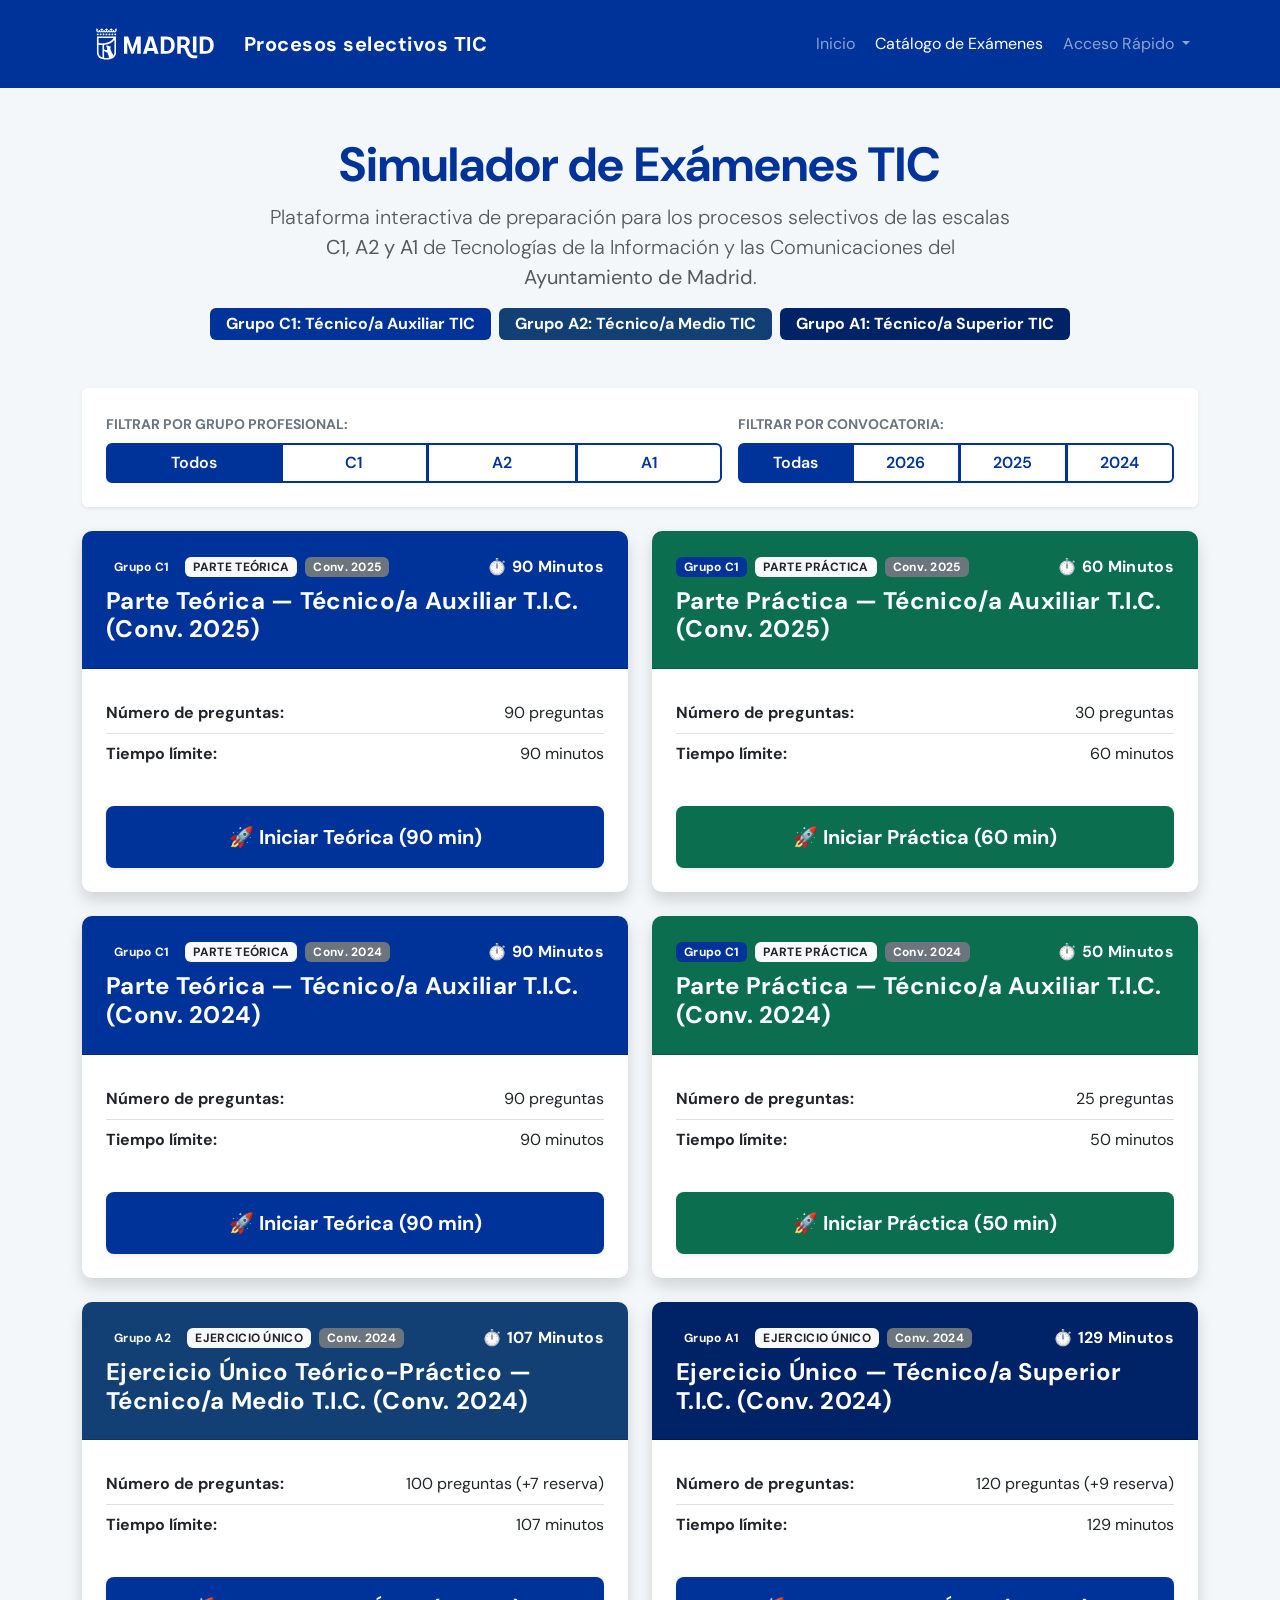
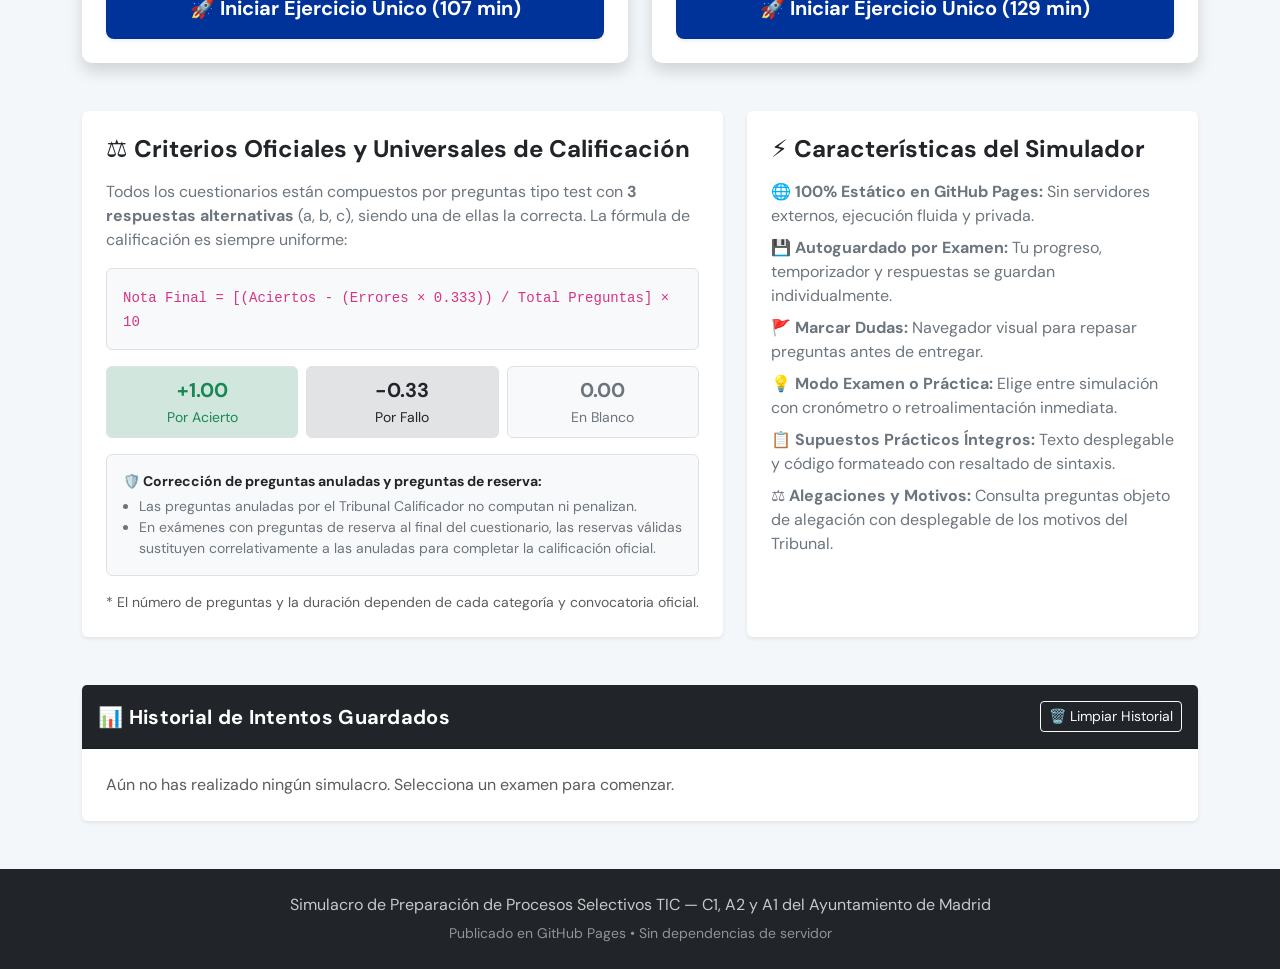
==== simulador-test-tic-madrid/index.html @ a031f528 "Version mayor con todos los examenes de otros años y categorias" ====
<!DOCTYPE html>
<html lang="es">
<head>
    <meta charset="UTF-8">
    <meta name="viewport" content="width=device-width, initial-scale=1.0">
    <title>Simulador de Exámenes TIC — Ayuntamiento de Madrid (C1, A2, A1)</title>
    <link rel="icon" href="../assets/favicon.ico" type="image/x-icon">
    <link href="https://fonts.googleapis.com/css2?family=DM+Sans:wght@300;400;500;700&display=swap" rel="stylesheet">
    <link rel="stylesheet" href="https://cdn.jsdelivr.net/npm/bootstrap-icons@1.13.1/font/bootstrap-icons.min.css">
    <link href="https://cdn.jsdelivr.net/npm/bootstrap@5.3.8/dist/css/bootstrap.min.css" rel="stylesheet"
        integrity="sha384-sRIl4kxILFvY47J16cr9ZwB07vP4J8+LH7qKQnuqkuIAvNWLzeN8tE5YBujZqJLB" crossorigin="anonymous">
    <link rel="stylesheet" href="css/styles.css">
    <script async src="../js/siteanalyze_6277594.js"></script>
</head>
<body>
    <a class="skip-link" href="#main-content">Saltar al contenido principal</a>

    <!-- Header Navbar -->
    <header class="banda">
        <nav class="navbar navbar-expand-lg navbar-dark" aria-label="Navegación principal">
            <div class="container">
                <a href="../index.html" class="d-flex align-items-center text-decoration-none" aria-label="Ir a la página principal de Procesos Selectivos TIC">
                    <img src="../assets/img/firma.svg" alt="Ayuntamiento de Madrid" class="marca__logo me-3">
                </a>
                <a class="navbar-brand" href="index.html">
                    Procesos selectivos TIC
                </a>
                <button class="navbar-toggler" type="button" data-bs-toggle="collapse" data-bs-target="#menu"
                    aria-controls="menu" aria-expanded="false" aria-label="Abrir menú de navegación">
                    <span class="navbar-toggler-icon"></span>
                </button>

                <div class="collapse navbar-collapse" id="menu">
                    <ul class="navbar-nav ms-auto align-items-lg-center gap-1">
                        <li class="nav-item"><a class="nav-link" href="../index.html">Inicio</a></li>
                        <li class="nav-item"><a class="nav-link active" href="index.html" aria-current="page">Catálogo de Exámenes</a></li>
                        <li class="nav-item dropdown">
                            <a class="nav-link dropdown-toggle" href="#" id="quickAccessDropdown" role="button" data-bs-toggle="dropdown" aria-expanded="false">
                                Acceso Rápido
                            </a>
                            <ul class="dropdown-menu dropdown-menu-end shadow-sm" id="quick-access-menu" aria-labelledby="quickAccessDropdown">
                                <!-- Generado dinámicamente desde exam-registry.js -->
                            </ul>
                        </li>
                    </ul>
                </div>
            </div>
        </nav>
    </header>

    <main id="main-content" class="container my-5" tabindex="-1">
        <!-- Hero Section -->
        <div class="text-center mb-5">
            <h1 class="fw-bold titulo-corporativo display-5">Simulador de Exámenes TIC</h1>
            <p class="lead text-muted max-w-750 mx-auto">
                Plataforma interactiva de preparación para los procesos selectivos de las escalas <strong>C1, A2 y A1</strong> de Tecnologías de la Información y las Comunicaciones del <strong>Ayuntamiento de Madrid</strong>.
            </p>
            <div class="d-flex justify-content-center gap-2 flex-wrap mt-3">
                <span class="badge badge-grupo-c1 fs-6 px-3 py-2">Grupo C1: Técnico/a Auxiliar TIC</span>
                <span class="badge badge-grupo-a2 fs-6 px-3 py-2">Grupo A2: Técnico/a Medio TIC</span>
                <span class="badge badge-grupo-a1 fs-6 px-3 py-2">Grupo A1: Técnico/a Superior TIC</span>
            </div>
        </div>

        <!-- Filter Controls -->
        <div class="card border-0 shadow-sm mb-4 filter-panel">
            <div class="card-body p-4">
                <div class="row g-3 align-items-center">
                    <div class="col-md-7 col-sm-12">
                        <label class="form-label fw-bold text-secondary small text-uppercase mb-2">Filtrar por Grupo Profesional:</label>
                        <div class="btn-group w-100 flex-wrap" role="group" aria-label="Filtro por grupo">
                            <button type="button" class="btn btn-outline-azul-madrid btn-filter-grupo active" data-grupo="all">Todos</button>
                            <button type="button" class="btn btn-outline-azul-madrid btn-filter-grupo" data-grupo="C1">C1</button>
                            <button type="button" class="btn btn-outline-azul-madrid btn-filter-grupo" data-grupo="A2">A2</button>
                            <button type="button" class="btn btn-outline-azul-madrid btn-filter-grupo" data-grupo="A1">A1</button>
                        </div>
                    </div>
                    <div class="col-md-5 col-sm-12">
                        <label class="form-label fw-bold text-secondary small text-uppercase mb-2">Filtrar por Convocatoria:</label>
                        <div class="btn-group w-100 flex-wrap" role="group" aria-label="Filtro por convocatoria">
                            <button type="button" class="btn btn-outline-azul-madrid btn-filter-convocatoria active" data-convocatoria="all">Todas</button>
                            <button type="button" class="btn btn-outline-azul-madrid btn-filter-convocatoria" data-convocatoria="2026">2026</button>
                            <button type="button" class="btn btn-outline-azul-madrid btn-filter-convocatoria" data-convocatoria="2025">2025</button>
                            <button type="button" class="btn btn-outline-azul-madrid btn-filter-convocatoria" data-convocatoria="2024">2024</button>
                        </div>
                    </div>
                </div>
            </div>
        </div>

        <!-- Exam Cards Grid -->
        <div id="exams-container" class="row g-4 mb-5">
            <!-- Rendered dynamically by JavaScript -->
        </div>

        <!-- Scoring Rules & Features Info -->
        <div class="row g-4 mb-5">
            <div class="col-lg-7">
                <div class="card border-0 shadow-sm h-100">
                    <div class="card-body p-4">
                        <h4 class="fw-bold text-dark mb-3">⚖️ Criterios Oficiales y Universales de Calificación</h4>
                        <p class="text-secondary">
                            Todos los cuestionarios están compuestos por preguntas tipo test con <strong>3 respuestas alternativas</strong> (a, b, c), siendo una de ellas la correcta. La fórmula de calificación es siempre uniforme:
                        </p>
                        <div class="p-3 bg-light rounded border mb-3">
                            <code>Nota Final = [(Aciertos - (Errores × 0.333)) / Total Preguntas] × 10</code>
                        </div>
                        <div class="row text-center g-2 mb-3">
                            <div class="col-4">
                                <div class="p-2 border rounded bg-success-subtle text-success">
                                    <div class="fw-bold fs-5">+1.00</div>
                                    <small>Por Acierto</small>
                                </div>
                            </div>
                            <div class="col-4">
                                <div class="p-2 border rounded bg-secondary-subtle text-dark">
                                    <div class="fw-bold fs-5">-0.33</div>
                                    <small>Por Fallo</small>
                                </div>
                            </div>
                            <div class="col-4">
                                <div class="p-2 border rounded bg-light text-secondary">
                                    <div class="fw-bold fs-5">0.00</div>
                                    <small>En Blanco</small>
                                </div>
                            </div>
                        </div>
                        <div class="p-3 bg-light rounded border mb-3 small text-secondary">
                            <strong class="text-dark">🛡️ Corrección de preguntas anuladas y preguntas de reserva:</strong>
                            <ul class="mb-0 ps-3 mt-1">
                                <li>Las preguntas anuladas por el Tribunal Calificador no computan ni penalizan.</li>
                                <li>En exámenes con preguntas de reserva al final del cuestionario, las reservas válidas sustituyen correlativamente a las anuladas para completar la calificación oficial.</li>
                            </ul>
                        </div>
                        <small class="text-muted d-block">
                            * El número de preguntas y la duración dependen de cada categoría y convocatoria oficial.
                        </small>
                    </div>
                </div>
            </div>

            <div class="col-lg-5">
                <div class="card border-0 shadow-sm h-100">
                    <div class="card-body p-4">
                        <h4 class="fw-bold text-dark mb-3">⚡ Características del Simulador</h4>
                        <ul class="list-unstyled text-secondary mb-0">
                            <li class="mb-2">🌐 <strong>100% Estático en GitHub Pages:</strong> Sin servidores externos, ejecución fluida y privada.</li>
                            <li class="mb-2">💾 <strong>Autoguardado por Examen:</strong> Tu progreso, temporizador y respuestas se guardan individualmente.</li>
                            <li class="mb-2">🚩 <strong>Marcar Dudas:</strong> Navegador visual para repasar preguntas antes de entregar.</li>
                            <li class="mb-2">💡 <strong>Modo Examen o Práctica:</strong> Elige entre simulación con cronómetro o retroalimentación inmediata.</li>
                            <li class="mb-2">📋 <strong>Supuestos Prácticos Íntegros:</strong> Texto desplegable y código formateado con resaltado de sintaxis.</li>
                            <li class="mb-2">⚖️ <strong>Alegaciones y Motivos:</strong> Consulta preguntas objeto de alegación con desplegable de los motivos del Tribunal.</li>
                        </ul>
                    </div>
                </div>
            </div>
        </div>

        <!-- History Section -->
        <div class="card border-0 shadow-sm">
            <div class="card-header bg-dark text-white p-3 d-flex justify-content-between align-items-center flex-wrap gap-2">
                <h5 class="mb-0 fw-bold">📊 Historial de Intentos Guardados</h5>
                <button class="btn btn-sm btn-outline-light" onclick="clearHistory()">🗑️ Limpiar Historial</button>
            </div>
            <div class="card-body p-4">
                <div id="history-container">
                    <p class="text-muted mb-0">Aún no has realizado ningún simulacro. Selecciona un examen para comenzar.</p>
                </div>
            </div>
        </div>
    </main>

    <!-- Footer -->
    <footer class="bg-dark text-white py-4 mt-5">
        <div class="container text-center">
            <p class="mb-1 opacity-75">Simulacro de Preparación de Procesos Selectivos TIC — C1, A2 y A1 del Ayuntamiento de Madrid</p>
            <small class="opacity-50">Publicado en GitHub Pages • Sin dependencias de servidor</small>
        </div>
    </footer>

    <!-- Scripts -->
    <script src="https://cdn.jsdelivr.net/npm/bootstrap@5.3.8/dist/js/bootstrap.bundle.min.js"
        integrity="sha384-FKyoEForCGlyvwx9Hj09JcYn3nv7wiPVlz7YYwJrWVcXK/BmnVDxM+D2scQbITxI"
        crossorigin="anonymous"></script>
    <script src="js/exam-registry.js"></script>
    <script>
        let currentGrupo = 'all';
        let currentConvocatoria = 'all';

        function renderQuickAccess() {
            const menu = document.getElementById('quick-access-menu');
            if (!menu || !window.EXAM_REGISTRY) return;

            const exams = window.EXAM_REGISTRY.getAllExams
                ? window.EXAM_REGISTRY.getAllExams()
                : (window.EXAM_REGISTRY.catalog || []);
            if (!exams || exams.length === 0) return;

            const grupos = window.EXAM_REGISTRY.getGrupos
                ? window.EXAM_REGISTRY.getGrupos()
                : Array.from(new Set(exams.map(e => e.grupo)));

            let html = '';
            grupos.forEach((grupo, idx) => {
                const grupoExams = exams.filter(e => e.grupo === grupo);
                if (grupoExams.length === 0) return;

                if (idx > 0) {
                    html += '<li><hr class="dropdown-divider"></li>';
                }
                html += `<li><h6 class="dropdown-header">Grupo ${grupo}</h6></li>`;

                grupoExams.forEach(exam => {
                    const tipoLabel = exam.tipo === 'unico'
                        ? 'Ejercicio Único'
                        : (exam.tipo === 'practica' ? 'Práctica' : 'Teórica');
                    const label = `${exam.grupo} ${exam.convocatoria} — ${tipoLabel} (${exam.timeMinutes} min)`;
                    html += `<li><a class="dropdown-item" href="examen.html?id=${exam.id}" target="_blank" rel="noopener noreferrer">${label}</a></li>`;
                });
            });

            menu.innerHTML = html;
        }

        function renderExams() {
            const container = document.getElementById('exams-container');
            if (!container || !window.EXAM_REGISTRY) return;

            const exams = window.EXAM_REGISTRY.filterExams(currentGrupo, currentConvocatoria);

            if (exams.length === 0) {
                container.innerHTML = `
                    <div class="col-12 text-center py-5">
                        <div class="alert alert-warning p-4">
                            <h5>No se encontraron exámenes</h5>
                            <p class="mb-0">No hay exámenes disponibles con los filtros seleccionados. Prueba a cambiar el grupo, convocatoria o formato.</p>
                        </div>
                    </div>
                `;
                return;
            }

            let html = '';
            exams.forEach(exam => {
                const grupoBadgeClass = exam.grupo === 'A1' ? 'badge-grupo-a1' : (exam.grupo === 'A2' ? 'badge-grupo-a2' : 'badge-grupo-c1');
                const tipoBadge = exam.tipo === 'unico' ? 'EJERCICIO ÚNICO' : (exam.tipo === 'practica' ? 'PARTE PRÁCTICA' : 'PARTE TEÓRICA');
                const headerBgClass = exam.tipo === 'practica' ? 'bg-verde-madrid' : (exam.grupo === 'A1' ? 'bg-azul-madrid-oscuro' : (exam.grupo === 'A2' ? 'bg-azul-noche' : 'bg-azul-madrid'));

                html += `
                    <div class="col-lg-6 col-md-12">
                        <div class="card h-100 shadow border-0 hover-shadow transition exam-card">
                            <div class="card-header ${headerBgClass} text-white p-4">
                                <div class="d-flex justify-content-between align-items-center flex-wrap gap-2 mb-2">
                                    <div class="d-flex gap-2 align-items-center flex-wrap">
                                        <span class="badge ${grupoBadgeClass} fw-bold px-2 py-1">Grupo ${exam.grupo}</span>
                                        <span class="badge bg-light text-dark fw-bold px-2 py-1">${tipoBadge}</span>
                                        <span class="badge bg-secondary px-2 py-1">Conv. ${exam.convocatoria}</span>
                                    </div>
                                    <span class="fs-6 fw-bold">⏱️ ${exam.timeMinutes} Minutos</span>
                                </div>
                                <h2 class="card-title h4 fw-bold mt-2 mb-0">${exam.title}</h2>
                            </div>
                            <div class="card-body p-4 d-flex flex-column">
                                <ul class="list-group list-group-flush mb-4">
                                    <li class="list-group-item px-0 d-flex justify-content-between">
                                        <strong>Número de preguntas:</strong>
                                        <span>${exam.totalQuestions} preguntas${exam.reserveQuestions ? ` (+${exam.reserveQuestions} reserva)` : ''}</span>
                                    </li>
                                    <li class="list-group-item px-0 d-flex justify-content-between">
                                        <strong>Tiempo límite:</strong>
                                        <span>${exam.timeMinutes} minutos</span>
                                    </li>
                                </ul>
                                <div class="mt-auto pt-2">
                                    <a href="examen.html?id=${exam.id}" target="_blank" rel="noopener noreferrer" class="btn ${exam.tipo === 'practica' ? 'btn-verde-madrid' : 'btn-azul-madrid'} btn-lg w-100 fw-bold py-3 shadow-sm d-flex justify-content-center align-items-center gap-2">
                                        <span>🚀 Iniciar ${exam.tipo === 'practica' ? 'Práctica' : (exam.tipo === 'unico' ? 'Ejercicio Único' : 'Teórica')} (${exam.timeMinutes} min)</span>
                                    </a>
                                </div>
                            </div>
                        </div>
                    </div>
                `;
            });

            container.innerHTML = html;
        }

        function loadHistory() {
            const history = JSON.parse(localStorage.getItem('tic_madrid_history') || '[]');
            const container = document.getElementById('history-container');
            if (history.length === 0) {
                container.innerHTML = '<p class="text-muted mb-0">Aún no has realizado ningún simulacro. Selecciona un examen para comenzar.</p>';
                return;
            }

            let html = '<div class="table-responsive"><table class="table table-hover align-middle"><thead><tr><th>Fecha</th><th>Grupo</th><th>Convocatoria</th><th>Examen</th><th>Nota (0-10)</th><th>Aciertos</th><th>Fallos</th><th>Blancos</th><th>Acción</th></tr></thead><tbody>';
            
            history.forEach(item => {
                const grupo = item.grupo || 'C1';
                const conv = item.convocatoria || '2025';
                const examId = item.examId || (item.examType === 'practica' ? 'c1-2025-practica' : 'c1-2025-teorica');
                const badgeClass = grupo === 'A1' ? 'badge-grupo-a1' : (grupo === 'A2' ? 'badge-grupo-a2' : 'badge-grupo-c1');

                html += `
                    <tr>
                        <td><small class="text-muted">${item.date}</small></td>
                        <td><span class="badge ${badgeClass}">Grupo ${grupo}</span></td>
                        <td>
                            <span class="badge bg-secondary">${conv}</span>
                        </td>
                        <td><strong>${item.title}</strong></td>
                        <td><strong class="fs-5 ${parseFloat(item.grade) >= 5 ? 'text-success' : 'text-secondary'}">${item.grade} / 10</strong></td>
                        <td class="text-success fw-bold">${item.correct}</td>
                        <td class="text-secondary fw-bold">${item.incorrect}</td>
                        <td class="text-secondary">${item.blank}</td>
                        <td>
                            <a href="examen.html?id=${examId}" target="_blank" rel="noopener noreferrer" class="btn btn-sm btn-outline-azul-madrid fw-bold">Repetir</a>
                        </td>
                    </tr>
                `;
            });
            html += '</tbody></table></div>';
            container.innerHTML = html;
        }

        function clearHistory() {
            if (confirm('¿Deseas borrar el historial de intentos de todos los exámenes?')) {
                localStorage.removeItem('tic_madrid_history');
                loadHistory();
            }
        }

        document.addEventListener('DOMContentLoaded', () => {
            renderQuickAccess();
            renderExams();
            loadHistory();

            // Grupo filter buttons
            document.querySelectorAll('.btn-filter-grupo').forEach(btn => {
                btn.addEventListener('click', (e) => {
                    document.querySelectorAll('.btn-filter-grupo').forEach(b => b.classList.remove('active'));
                    e.currentTarget.classList.add('active');
                    currentGrupo = e.currentTarget.dataset.grupo;
                    renderExams();
                });
            });

            // Convocatoria filter buttons
            document.querySelectorAll('.btn-filter-convocatoria').forEach(btn => {
                btn.addEventListener('click', (e) => {
                    document.querySelectorAll('.btn-filter-convocatoria').forEach(b => b.classList.remove('active'));
                    e.currentTarget.classList.add('active');
                    currentConvocatoria = e.currentTarget.dataset.convocatoria;
                    renderExams();
                });
            });
        });
    </script>
</body>
</html>
---- simulador-test-tic-madrid/css/styles.css ----
:root {
    /* Paleta Institucional Ayuntamiento de Madrid (www.madrid.es / identidad.madrid.es) */
    --azul-madrid: #003399;           /* Pantone Reflex Blue - Color institucional principal */
    --azul-madrid-oscuro: #002266;    /* Azul Marino Profundo (A1 / Hover primario) */
    --azul-madrid-medio: #0055b8;     /* Azul Medio Corporativo */
    --azul-madrid-acento: #0077c8;    /* Azul Acento / Selección */
    --azul-noche: #134074;            /* Azul Noche Institucional (A2) */
    --gris-madrid: #5A6770;           /* Pantone Cool Gray 9 - Gris institucional */
    --gris-madrid-oscuro: #374151;    /* Gris Plomo Oscuro */
    --gris-madrid-claro: #e9eff5;     /* Gris Perla / Fondos suaves */
    --verde-madrid: #0B6E4F;          /* Pantone 341 C - Verde institucional (Aciertos / Práctica) */
    --verde-madrid-oscuro: #085039;   /* Verde Oscuro Hover */
    --bg-light: #f4f7f9;              /* Fondo de página institucional */

    /* Colores Suaves y Accesibles para Corrección del Examen */
    /* Verde Suave (Correctas) */
    --verde-suave-bg: #eaf6ee;
    --verde-suave-border: #7ec499;
    --verde-suave-text: #145932;
    --verde-suave-hover: #d2edd9;
    --verde-suave-solid: #338a5e;

    /* Rojo Suave (Erróneas / Fallos) */
    --rojo-suave-bg: #fdeeee;
    --rojo-suave-border: #f59e9e;
    --rojo-suave-text: #8c1d1d;
    --rojo-suave-hover: #fadcdc;
    --rojo-suave-solid: #c94f4f;

    /* Púrpura Suave (Anuladas) */
    --purpura-suave-bg: #f5f0fa;
    --purpura-suave-border: #c8a7e2;
    --purpura-suave-text: #59257d;
    --purpura-suave-hover: #ebdff7;
    --purpura-suave-solid: #7d4d9b;

    /* Gris Suave (No contestadas) */
    --gris-suave-bg: #f1f5f9;
    --gris-suave-border: #94a3b8;
    --gris-suave-text: #334155;
    --gris-suave-hover: #e2e8f0;
}

body {
    font-family: 'DM Sans', 'Segoe UI', system-ui, -apple-system, sans-serif;
    background-color: var(--bg-light);
    color: #212529;
}

/* Corporate Colors & Typography */
.titulo-corporativo,
.text-azul-madrid {
    color: var(--azul-madrid) !important;
}

.text-verde-madrid {
    color: var(--verde-madrid) !important;
}

.text-gris-madrid {
    color: var(--gris-madrid) !important;
}

.bg-azul-madrid {
    background-color: var(--azul-madrid) !important;
}

.bg-azul-madrid-oscuro {
    background-color: var(--azul-madrid-oscuro) !important;
}

.bg-azul-noche {
    background-color: var(--azul-noche) !important;
}

.bg-verde-madrid {
    background-color: var(--verde-madrid) !important;
}

.bg-gris-madrid {
    background-color: var(--gris-madrid) !important;
}

/* Buttons */
.btn-azul-madrid {
    background-color: var(--azul-madrid) !important;
    color: #ffffff !important;
    border: none;
    font-weight: 600;
    transition: background-color 0.2s ease;
}

.btn-azul-madrid:hover,
.btn-azul-madrid:focus {
    background-color: var(--azul-madrid-oscuro) !important;
    color: #ffffff !important;
}

.btn-azul-madrid:focus-visible {
    outline: 3px solid var(--azul-madrid) !important;
    outline-offset: 2px;
}

.btn-verde-madrid {
    background-color: var(--verde-madrid) !important;
    color: #ffffff !important;
    border: none;
    font-weight: 600;
    transition: background-color 0.2s ease;
}

.btn-verde-madrid:hover,
.btn-verde-madrid:focus {
    background-color: var(--verde-madrid-oscuro) !important;
    color: #ffffff !important;
}

.btn-outline-azul-madrid {
    color: var(--azul-madrid) !important;
    border: 2px solid var(--azul-madrid) !important;
    background-color: transparent !important;
    font-weight: 600;
}

.btn-outline-azul-madrid:hover,
.btn-outline-azul-madrid:focus,
.btn-outline-azul-madrid.active {
    background-color: var(--azul-madrid) !important;
    color: #ffffff !important;
}

.btn-outline-verde-madrid {
    color: var(--verde-madrid) !important;
    border: 2px solid var(--verde-madrid) !important;
    background-color: transparent !important;
    font-weight: 600;
}

.btn-outline-verde-madrid:hover,
.btn-outline-verde-madrid:focus,
.btn-outline-verde-madrid.active {
    background-color: var(--verde-madrid) !important;
    color: #ffffff !important;
}

.btn-gris-madrid {
    background-color: var(--gris-madrid) !important;
    color: #ffffff !important;
    border: 1px solid var(--gris-madrid-oscuro) !important;
    font-weight: 600;
    transition: background-color 0.2s ease;
}

.btn-gris-madrid:hover,
.btn-gris-madrid:focus {
    background-color: var(--gris-madrid-oscuro) !important;
    color: #ffffff !important;
}

.btn-outline-gris-madrid {
    color: var(--gris-madrid) !important;
    border: 2px solid var(--gris-madrid) !important;
    background-color: transparent !important;
    font-weight: 600;
}

.btn-outline-gris-madrid:hover,
.btn-outline-gris-madrid:focus,
.btn-outline-gris-madrid.active {
    background-color: var(--gris-madrid) !important;
    color: #ffffff !important;
}

/* Header Navbar */
.banda {
    background-color: var(--azul-madrid);
    color: white;
    padding: 1rem;
}

.marca__logo {
    height: 40px;
    width: auto;
    max-width: 100%;
}

.navbar-madrid {
    background-color: var(--azul-madrid);
}

.navbar-brand {
    font-weight: 700;
    letter-spacing: 0.5px;
}

/* Accessibility: Focus visible styling */
:focus-visible {
    outline: 3px solid var(--azul-madrid);
    outline-offset: 2px;
}

.banda :focus-visible {
    outline: 3px solid #ffffff !important;
    outline-offset: 2px;
}

/* Skip to main content link for keyboard / screen reader users */
.skip-link {
    position: absolute;
    top: -100px;
    left: 1rem;
    z-index: 1055;
    background: #ffffff;
    color: var(--azul-madrid);
    padding: 0.6rem 1.2rem;
    border: 2px solid var(--azul-madrid);
    border-radius: 4px;
    font-weight: 700;
    text-decoration: none;
    box-shadow: 0 4px 10px rgba(0, 0, 0, 0.2);
    transition: top 0.2s ease-in-out;
}

.skip-link:focus {
    top: 1rem;
}

/* Question Option Cards */
.option-item {
    background-color: #ffffff;
    cursor: pointer;
    transition: all 0.2s ease-in-out;
    border: 2px solid #dee2e6 !important;
}

.option-item:hover {
    border-color: var(--azul-madrid-acento) !important;
    background-color: #f0f6ff;
}

.option-item:focus-within {
    border-color: var(--azul-madrid) !important;
    background-color: #f0f6ff;
    box-shadow: 0 0 0 0.2rem rgba(0, 51, 153, 0.2);
}

.option-item.selected {
    border-color: var(--azul-madrid) !important;
    background-color: #e8f1fb;
    box-shadow: 0 0 0 0.25rem rgba(0, 51, 153, 0.15);
}

.option-item.correct-option {
    border-color: var(--verde-suave-border) !important;
    background-color: var(--verde-suave-bg) !important;
    color: var(--verde-suave-text) !important;
}

.option-item.incorrect-option {
    border-color: var(--rojo-suave-border) !important;
    background-color: var(--rojo-suave-bg) !important;
    color: var(--rojo-suave-text) !important;
}

/* Accessible prefers-reduced-motion */
@media (prefers-reduced-motion: reduce) {
    *,
    *::before,
    *::after {
        animation-duration: 0.01ms !important;
        animation-iteration-count: 1 !important;
        transition-duration: 0.01ms !important;
        scroll-behavior: auto !important;
    }
}

/* Question Navigation Grid */
.grid-btn {
    width: 38px;
    height: 38px;
    font-weight: 600;
    border-radius: 6px;
    padding: 0;
    display: inline-flex;
    align-items: center;
    justify-content: center;
    transition: transform 0.15s ease, box-shadow 0.15s ease;
}

/* Question Navigation Grid - Estados de Corrección (Colores Suaves) */
.grid-btn-correcta {
    background-color: var(--verde-suave-bg) !important;
    border: 2px solid var(--verde-suave-border) !important;
    color: var(--verde-suave-text) !important;
    font-weight: 700 !important;
}

.grid-btn-correcta:hover,
.grid-btn-correcta:focus {
    background-color: var(--verde-suave-hover) !important;
    border-color: var(--verde-suave-solid) !important;
    color: var(--verde-suave-text) !important;
}

.grid-btn-erronea {
    background-color: var(--rojo-suave-bg) !important;
    border: 2px solid var(--rojo-suave-border) !important;
    color: var(--rojo-suave-text) !important;
    font-weight: 700 !important;
}

.grid-btn-erronea:hover,
.grid-btn-erronea:focus {
    background-color: var(--rojo-suave-hover) !important;
    border-color: var(--rojo-suave-solid) !important;
    color: var(--rojo-suave-text) !important;
}

.grid-btn-no-contestada {
    background-color: var(--gris-suave-bg) !important;
    border: 2px solid var(--gris-suave-border) !important;
    color: var(--gris-suave-text) !important;
    font-weight: 700 !important;
}

.grid-btn-no-contestada:hover,
.grid-btn-no-contestada:focus {
    background-color: var(--gris-suave-hover) !important;
    border-color: #475569 !important;
    color: #0f172a !important;
}

.grid-btn-anulada {
    background-color: var(--purpura-suave-bg) !important;
    border: 2px solid var(--purpura-suave-border) !important;
    color: var(--purpura-suave-text) !important;
    font-weight: 700 !important;
    text-decoration: line-through !important;
    text-decoration-thickness: 2px !important;
}

.grid-btn-anulada:hover,
.grid-btn-anulada:focus {
    background-color: var(--purpura-suave-hover) !important;
    border-color: var(--purpura-suave-solid) !important;
    color: var(--purpura-suave-text) !important;
}

.grid-btn-reserva-unused {
    background-color: #f8f9fa !important;
    border: 1px dashed #cbd5e1 !important;
    color: #94a3b8 !important;
    opacity: 0.75;
}

.grid-btn-reserva-unused:hover,
.grid-btn-reserva-unused:focus {
    background-color: #e2e8f0 !important;
    border-color: #94a3b8 !important;
    color: #64748b !important;
    opacity: 1;
}

/* Badges Suaves */
.badge-verde-suave {
    background-color: var(--verde-suave-bg) !important;
    color: var(--verde-suave-text) !important;
    border: 1px solid var(--verde-suave-border) !important;
    font-weight: 600;
}

.badge-rojo-suave {
    background-color: var(--rojo-suave-bg) !important;
    color: var(--rojo-suave-text) !important;
    border: 1px solid var(--rojo-suave-border) !important;
    font-weight: 600;
}

.badge-purpura-suave {
    background-color: var(--purpura-suave-bg) !important;
    color: var(--purpura-suave-text) !important;
    border: 1px solid var(--purpura-suave-border) !important;
    font-weight: 600;
}

.badge-gris-suave {
    background-color: var(--gris-suave-bg) !important;
    color: var(--gris-suave-text) !important;
    border: 1px solid var(--gris-suave-border) !important;
    font-weight: 600;
}

/* Review Cards - Soft Header and Border Classes */
.card-review-correcta {
    border: 2px solid var(--verde-suave-border) !important;
}
.card-review-correcta .card-header {
    background-color: var(--verde-suave-bg) !important;
    color: var(--verde-suave-text) !important;
    border-bottom: 1px solid var(--verde-suave-border) !important;
}

.card-review-erronea {
    border: 2px solid var(--rojo-suave-border) !important;
}
.card-review-erronea .card-header {
    background-color: var(--rojo-suave-bg) !important;
    color: var(--rojo-suave-text) !important;
    border-bottom: 1px solid var(--rojo-suave-border) !important;
}

.card-review-anulada {
    border: 2px solid var(--purpura-suave-border) !important;
}
.card-review-anulada .card-header {
    background-color: var(--purpura-suave-bg) !important;
    color: var(--purpura-suave-text) !important;
    border-bottom: 1px solid var(--purpura-suave-border) !important;
}

.card-review-no-contestada {
    border: 2px solid var(--gris-suave-border) !important;
}
.card-review-no-contestada .card-header {
    background-color: var(--gris-suave-bg) !important;
    color: var(--gris-suave-text) !important;
    border-bottom: 1px solid var(--gris-suave-border) !important;
}

.card-review-reserva-unused {
    border: 1px dashed #cbd5e1 !important;
    opacity: 0.8;
}
.card-review-reserva-unused .card-header {
    background-color: #f8f9fa !important;
    color: #64748b !important;
    border-bottom: 1px solid #e2e8f0 !important;
}

/* Botones de filtro suaves en la revisión */
.btn-filter-correct {
    color: var(--verde-suave-text) !important;
    border-color: var(--verde-suave-border) !important;
    background-color: #fff !important;
    font-weight: 600;
}
.btn-filter-correct:hover,
.btn-filter-correct.active {
    background-color: var(--verde-suave-bg) !important;
    border-color: var(--verde-suave-solid) !important;
    color: var(--verde-suave-text) !important;
}

.btn-filter-incorrect {
    color: var(--rojo-suave-text) !important;
    border-color: var(--rojo-suave-border) !important;
    background-color: #fff !important;
    font-weight: 600;
}
.btn-filter-incorrect:hover,
.btn-filter-incorrect.active {
    background-color: var(--rojo-suave-bg) !important;
    border-color: var(--rojo-suave-solid) !important;
    color: var(--rojo-suave-text) !important;
}

.btn-filter-blank {
    color: var(--gris-suave-text) !important;
    border-color: var(--gris-suave-border) !important;
    background-color: #fff !important;
    font-weight: 600;
}
.btn-filter-blank:hover,
.btn-filter-blank.active {
    background-color: var(--gris-suave-bg) !important;
    border-color: #475569 !important;
    color: var(--gris-suave-text) !important;
}

.btn-filter-anulada {
    color: var(--purpura-suave-text) !important;
    border-color: var(--purpura-suave-border) !important;
    background-color: #fff !important;
    font-weight: 600;
}
.btn-filter-anulada:hover,
.btn-filter-anulada.active {
    background-color: var(--purpura-suave-bg) !important;
    border-color: var(--purpura-suave-solid) !important;
    color: var(--purpura-suave-text) !important;
}

/* Clases de apoyo Púrpura suave para Anuladas */
.bg-purple {
    background-color: var(--purpura-suave-bg) !important;
    color: var(--purpura-suave-text) !important;
}

.border-purple {
    border-color: var(--purpura-suave-border) !important;
}

.text-purple {
    color: var(--purpura-suave-text) !important;
}

.btn-outline-purple {
    color: var(--purpura-suave-text) !important;
    border-color: var(--purpura-suave-border) !important;
    background-color: transparent !important;
    font-weight: 600;
}

.btn-outline-purple:hover,
.btn-outline-purple:focus,
.btn-outline-purple.active {
    background-color: var(--purpura-suave-bg) !important;
    border-color: var(--purpura-suave-solid) !important;
    color: var(--purpura-suave-text) !important;
}

/* Utilidades de fondo y bordes suaves para opciones de revisión */
.bg-verde-suave {
    background-color: var(--verde-suave-bg) !important;
    border-color: var(--verde-suave-border) !important;
    color: var(--verde-suave-text) !important;
}

.bg-rojo-suave {
    background-color: var(--rojo-suave-bg) !important;
    border-color: var(--rojo-suave-border) !important;
    color: var(--rojo-suave-text) !important;
}

.bg-purpura-suave {
    background-color: var(--purpura-suave-bg) !important;
    border-color: var(--purpura-suave-border) !important;
    color: var(--purpura-suave-text) !important;
}

.bg-gris-suave {
    background-color: var(--gris-suave-bg) !important;
    border-color: var(--gris-suave-border) !important;
    color: var(--gris-suave-text) !important;
}

.active-grid {
    box-shadow: 0 0 0 3px #000;
    transform: scale(1.1);
    z-index: 2;
}

/* Timer Badge Pulse Alert */
.pulse-alert {
    animation: pulse 1s infinite alternate;
}

@keyframes pulse {
    from {
        opacity: 1;
        transform: scale(1);
    }
    to {
        opacity: 0.75;
        transform: scale(1.05);
    }
}

/* Cursor helper */
.cursor-pointer {
    cursor: pointer;
}

/* Scenario Text Box */
.scenario-card {
    border: 1px solid #c9d1d9 !important;
    border-radius: 8px;
    overflow: hidden;
}

.scenario-text {
    line-height: 1.8;
    font-size: 1.05rem;
    color: #1a1a1a;
    max-height: 420px;
    overflow-y: auto;
    border-left: 5px solid var(--azul-madrid);
    background-color: #ffffff;
    font-family: 'DM Sans', -apple-system, BlinkMacSystemFont, 'Segoe UI', Roboto, sans-serif;
    letter-spacing: 0.1px;
}

/* Review Cards */
.card-header {
    letter-spacing: 0.3px;
}

/* Custom Scrollbar for Scenario */
.scenario-text::-webkit-scrollbar {
    width: 8px;
}
.scenario-text::-webkit-scrollbar-track {
    background: #e9ecef;
}
.scenario-text::-webkit-scrollbar-thumb {
    background: #adb5bd;
    border-radius: 4px;
}

/* Question Typography */
.question-text {
    font-size: 1.125rem;
    line-height: 1.6;
    color: #1a1a1a;
}

.question-lead {
    font-weight: 700;
    line-height: 1.6;
}

.question-paragraph {
    font-weight: 500;
    line-height: 1.6;
}

.question-number {
    font-weight: 800;
}

/* Code Blocks & Syntax Highlighting */
.code-block-wrapper {
    background-color: #1a222d;
    border: 1px solid #2d3748;
    border-radius: 8px;
    margin: 1.1rem 0;
    overflow: hidden;
    box-shadow: 0 4px 8px rgba(0, 0, 0, 0.12);
}

.code-block-header {
    background-color: #141c26;
    border-bottom: 1px solid #243042;
    padding: 0.4rem 0.85rem;
}

.code-block-header .badge {
    letter-spacing: 0.5px;
    font-size: 0.75rem;
    padding: 0.3em 0.6em;
}

.btn-copy-code {
    font-size: 0.75rem;
    font-weight: 600;
    transition: all 0.2s ease;
}

.btn-copy-code:focus-visible {
    outline: 2px solid #ffffff !important;
    outline-offset: 1px;
}

.code-block-pre {
    background-color: #1a222d !important;
    color: #d1d5db !important;
    font-family: 'SFMono-Regular', Consolas, 'Liberation Mono', Menlo, Courier, monospace;
    font-size: 0.95rem;
    line-height: 1.65;
    padding: 1rem 1.25rem;
    margin: 0;
    overflow-x: auto;
    white-space: pre;
    tab-size: 4;
}

.code-block-pre code {
    color: inherit;
    font-family: inherit;
    background: transparent;
    padding: 0;
}

/* Syntax Highlighting Tokens (Corporate Dark Theme) */
.token-annotation {
    color: #93c5fd;
    font-weight: 600;
}

.token-keyword {
    color: #60a5fa;
    font-weight: 600;
}

.token-string {
    color: #86efac;
}

.token-comment {
    color: #9ca3af;
    font-style: italic;
}

.token-type {
    color: #38bdf8;
    font-weight: 600;
}

.token-builtin {
    color: #5eead4;
    font-weight: 600;
}

/* Inline Code */
.code-inline {
    background-color: #eef2f6;
    color: var(--azul-madrid);
    font-family: 'SFMono-Regular', Consolas, 'Liberation Mono', Menlo, Courier, monospace;
    font-size: 0.88em;
    font-weight: 600;
    padding: 0.15rem 0.4rem;
    border-radius: 4px;
    border: 1px solid #d0d7de;
    word-break: break-word;
}

/* Group Badges - Institutional Palette (Azul Madrid, Azul Noche, Azul Oscuro) */
.badge-grupo-c1 {
    background-color: var(--azul-madrid) !important;
    color: #ffffff !important;
}

.badge-grupo-a2 {
    background-color: var(--azul-noche) !important;
    color: #ffffff !important;
}

.badge-grupo-a1 {
    background-color: var(--azul-madrid-oscuro) !important;
    color: #ffffff !important;
}

/* Exam Card Improvements */
.exam-card {
    border-radius: 10px;
    overflow: hidden;
}

.hover-shadow:hover {
    transform: translateY(-3px);
    box-shadow: 0 10px 20px rgba(0, 51, 153, 0.12) !important;
}

.filter-panel {
    border-left: 4px solid var(--azul-madrid);
}

.max-w-750 {
    max-width: 750px;
}

/* Alegaciones - Etiqueta y Sección Desplegable de Motivos */
.badge-alegaciones {
    background-color: #ffc107 !important;
    color: #000000 !important;
    font-weight: 700;
    font-size: 0.82rem;
    padding: 0.28rem 0.65rem;
    border-radius: 6px;
    border: 1px solid #d39e00;
    display: inline-flex;
    align-items: center;
    gap: 0.35rem;
    line-height: 1.2;
    cursor: pointer;
    text-decoration: none;
    transition: background-color 0.15s ease, transform 0.15s ease;
}

.badge-alegaciones:hover {
    background-color: #e0a800 !important;
    transform: translateY(-1px);
}

.badge-alegaciones:focus-visible {
    outline: 3px solid var(--azul-madrid) !important;
    outline-offset: 2px;
}

.badge-anulada {
    background-color: var(--purpura-suave-bg) !important;
    color: var(--purpura-suave-text) !important;
    font-weight: 700;
    font-size: 0.82rem;
    padding: 0.28rem 0.65rem;
    border-radius: 6px;
    border: 1px solid var(--purpura-suave-border);
    display: inline-flex;
    align-items: center;
    gap: 0.35rem;
    line-height: 1.2;
    cursor: pointer;
    text-decoration: none;
    transition: background-color 0.15s ease, transform 0.15s ease;
}

.badge-anulada:hover {
    background-color: var(--purpura-suave-hover) !important;
    border-color: var(--purpura-suave-solid) !important;
    transform: translateY(-1px);
}

.badge-anulada:focus-visible {
    outline: 3px solid var(--azul-madrid) !important;
    outline-offset: 2px;
}

.alegaciones-box {
    margin-top: 0.5rem;
    margin-bottom: 1.25rem;
}

.alegaciones-details {
    background-color: #fffdf2;
    border: 1px solid #ffeeba;
    border-left: 4px solid #ffc107;
    border-radius: 8px;
    padding: 0.65rem 0.9rem;
    transition: background-color 0.2s ease, box-shadow 0.2s ease;
}

.alegaciones-details[open] {
    background-color: #fff9e6;
    box-shadow: 0 4px 12px rgba(255, 193, 7, 0.12);
}

.anulada-details {
    background-color: #f8f9fa !important;
    border: 1px solid #dee2e6 !important;
    border-left: 4px solid var(--gris-madrid) !important;
}

.anulada-details[open] {
    background-color: #f1f3f5 !important;
    box-shadow: 0 4px 12px rgba(90, 103, 112, 0.12) !important;
}

.alegaciones-summary {
    cursor: pointer;
    user-select: none;
    list-style: none;
    outline: none;
}

.alegaciones-summary::-webkit-details-marker {
    display: none;
}

.alegaciones-summary:focus-visible {
    outline: 2px solid var(--azul-madrid);
    outline-offset: 2px;
    border-radius: 4px;
}

.alegaciones-chevron {
    transition: transform 0.2s ease-in-out;
    font-size: 0.85rem;
}

.alegaciones-details[open] .alegaciones-chevron {
    transform: rotate(180deg);
}

.alegaciones-body {
    font-size: 0.92rem;
    line-height: 1.55;
    color: #2b2500;
}

.alegaciones-texto p:last-child {
    margin-bottom: 0;
}
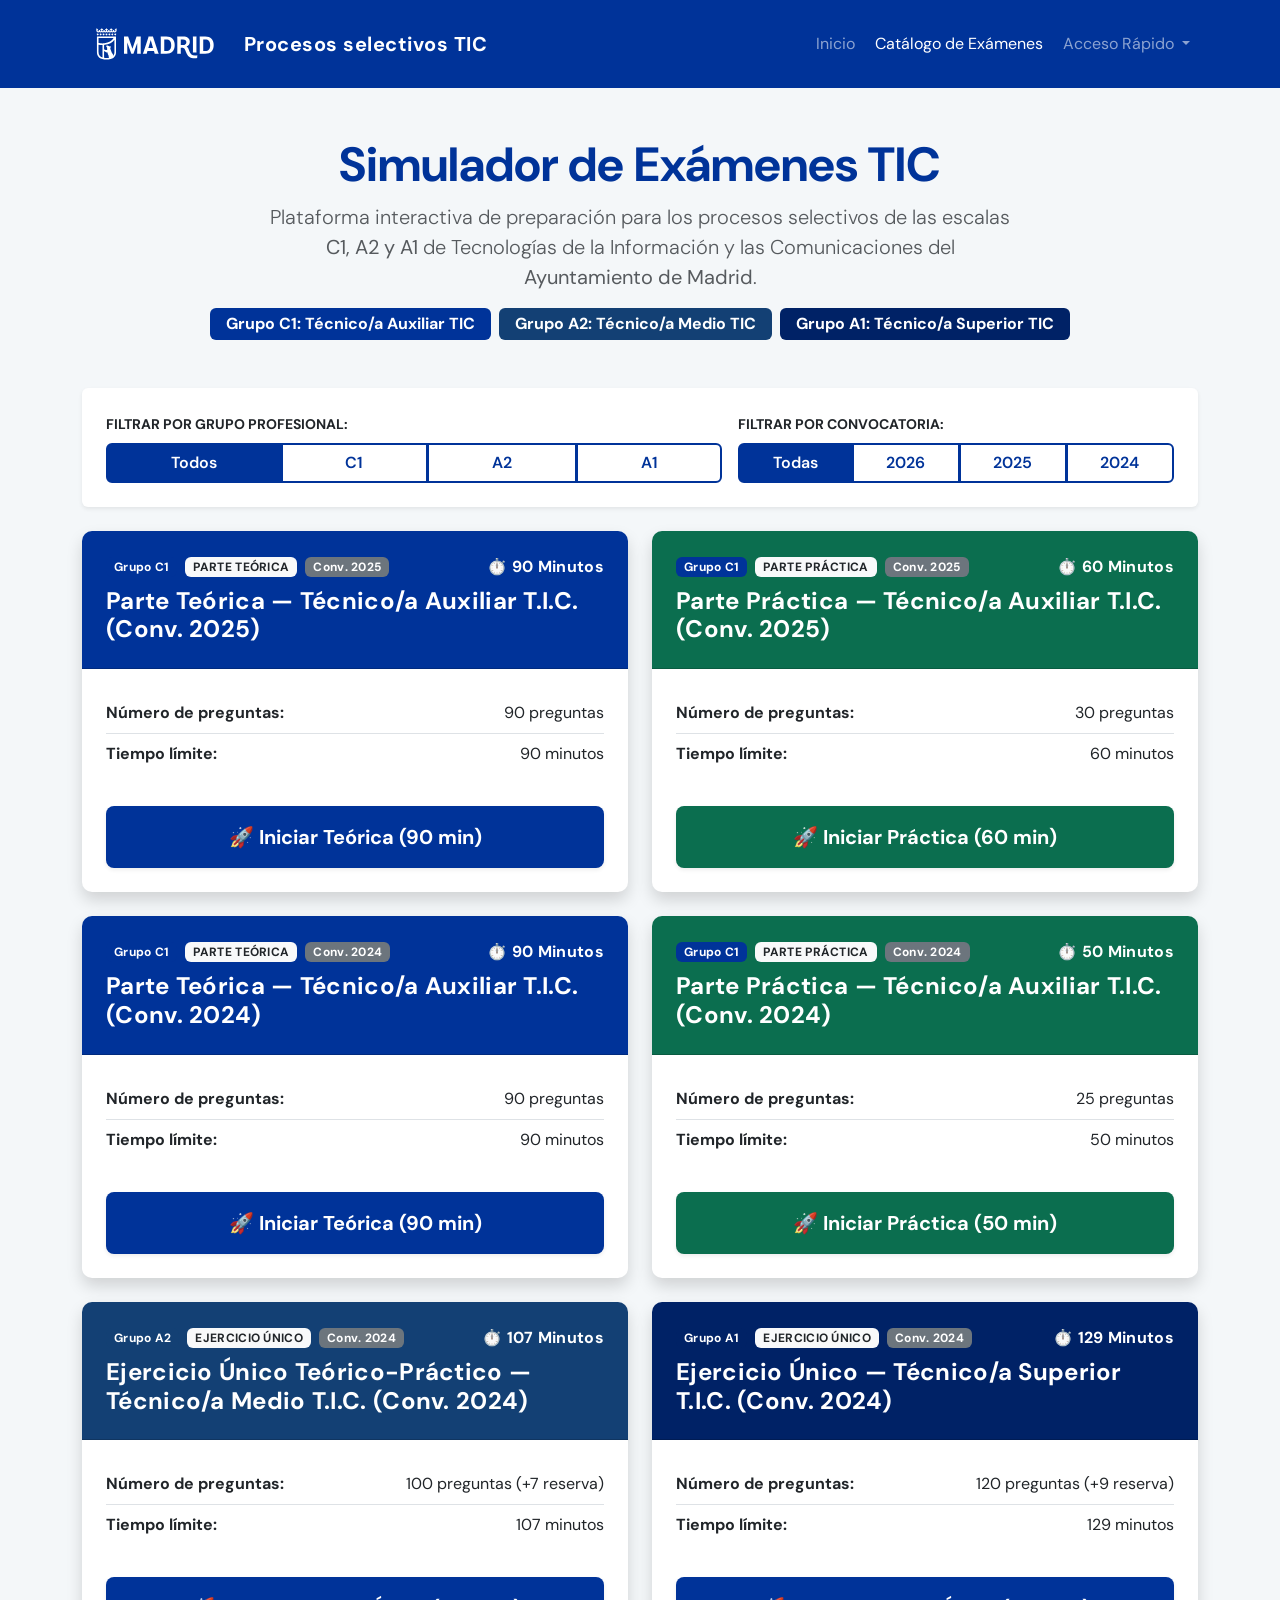
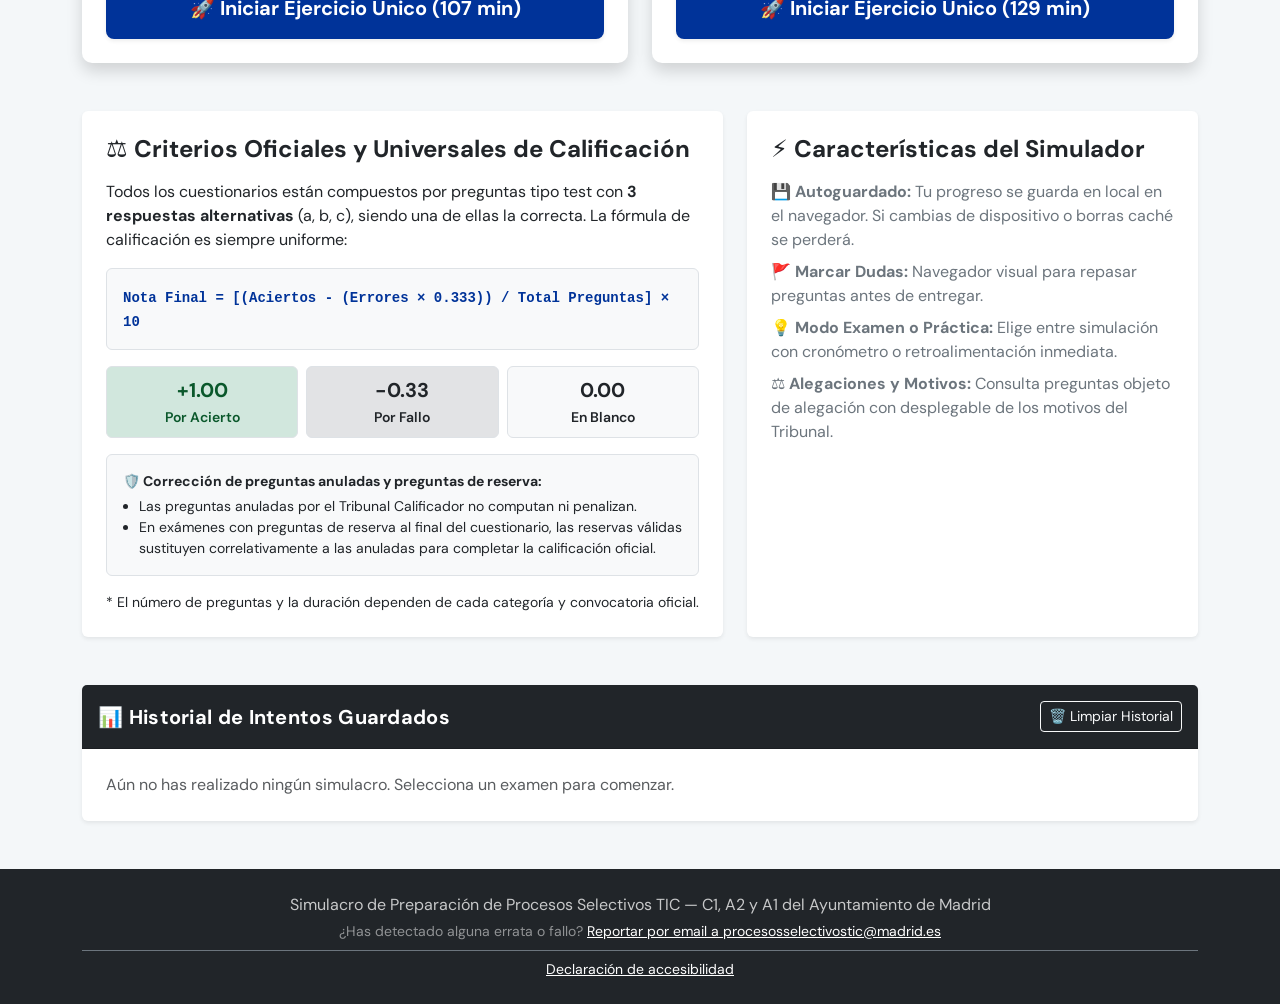
==== commit 6ef26d5f: "Incorporacion de declaracion de accesibilidad RD 1112/2018 y mejoras de accesibilidad WCAG 2.1 AA" ====
--- a/simulador-test-tic-madrid/index.html
+++ b/simulador-test-tic-madrid/index.html
@@ -67,7 +67,7 @@
             <div class="card-body p-4">
                 <div class="row g-3 align-items-center">
                     <div class="col-md-7 col-sm-12">
-                        <label class="form-label fw-bold text-secondary small text-uppercase mb-2">Filtrar por Grupo Profesional:</label>
+                        <label class="form-label fw-bold text-dark small text-uppercase mb-2">Filtrar por Grupo Profesional:</label>
                         <div class="btn-group w-100 flex-wrap" role="group" aria-label="Filtro por grupo">
                             <button type="button" class="btn btn-outline-azul-madrid btn-filter-grupo active" data-grupo="all">Todos</button>
                             <button type="button" class="btn btn-outline-azul-madrid btn-filter-grupo" data-grupo="C1">C1</button>
@@ -76,7 +76,7 @@
                         </div>
                     </div>
                     <div class="col-md-5 col-sm-12">
-                        <label class="form-label fw-bold text-secondary small text-uppercase mb-2">Filtrar por Convocatoria:</label>
+                        <label class="form-label fw-bold text-dark small text-uppercase mb-2">Filtrar por Convocatoria:</label>
                         <div class="btn-group w-100 flex-wrap" role="group" aria-label="Filtro por convocatoria">
                             <button type="button" class="btn btn-outline-azul-madrid btn-filter-convocatoria active" data-convocatoria="all">Todas</button>
                             <button type="button" class="btn btn-outline-azul-madrid btn-filter-convocatoria" data-convocatoria="2026">2026</button>
@@ -99,7 +99,7 @@
                 <div class="card border-0 shadow-sm h-100">
                     <div class="card-body p-4">
                         <h4 class="fw-bold text-dark mb-3">⚖️ Criterios Oficiales y Universales de Calificación</h4>
-                        <p class="text-secondary">
+                        <p class="text-dark">
                             Todos los cuestionarios están compuestos por preguntas tipo test con <strong>3 respuestas alternativas</strong> (a, b, c), siendo una de ellas la correcta. La fórmula de calificación es siempre uniforme:
                         </p>
                         <div class="p-3 bg-light rounded border mb-3">
@@ -107,32 +107,32 @@
                         </div>
                         <div class="row text-center g-2 mb-3">
                             <div class="col-4">
-                                <div class="p-2 border rounded bg-success-subtle text-success">
+                                <div class="p-2 border rounded bg-success-subtle text-success-accessible">
                                     <div class="fw-bold fs-5">+1.00</div>
-                                    <small>Por Acierto</small>
+                                    <small class="fw-semibold">Por Acierto</small>
                                 </div>
                             </div>
                             <div class="col-4">
                                 <div class="p-2 border rounded bg-secondary-subtle text-dark">
                                     <div class="fw-bold fs-5">-0.33</div>
-                                    <small>Por Fallo</small>
+                                    <small class="fw-semibold">Por Fallo</small>
                                 </div>
                             </div>
                             <div class="col-4">
-                                <div class="p-2 border rounded bg-light text-secondary">
+                                <div class="p-2 border rounded bg-light text-dark">
                                     <div class="fw-bold fs-5">0.00</div>
-                                    <small>En Blanco</small>
-                                </div>
-                            </div>
-                        </div>
-                        <div class="p-3 bg-light rounded border mb-3 small text-secondary">
+                                    <small class="fw-semibold">En Blanco</small>
+                                </div>
+                            </div>
+                        </div>
+                        <div class="p-3 bg-light rounded border mb-3 small text-dark">
                             <strong class="text-dark">🛡️ Corrección de preguntas anuladas y preguntas de reserva:</strong>
                             <ul class="mb-0 ps-3 mt-1">
                                 <li>Las preguntas anuladas por el Tribunal Calificador no computan ni penalizan.</li>
                                 <li>En exámenes con preguntas de reserva al final del cuestionario, las reservas válidas sustituyen correlativamente a las anuladas para completar la calificación oficial.</li>
                             </ul>
                         </div>
-                        <small class="text-muted d-block">
+                        <small class="text-dark d-block">
                             * El número de preguntas y la duración dependen de cada categoría y convocatoria oficial.
                         </small>
                     </div>
@@ -144,11 +144,9 @@
                     <div class="card-body p-4">
                         <h4 class="fw-bold text-dark mb-3">⚡ Características del Simulador</h4>
                         <ul class="list-unstyled text-secondary mb-0">
-                            <li class="mb-2">🌐 <strong>100% Estático en GitHub Pages:</strong> Sin servidores externos, ejecución fluida y privada.</li>
-                            <li class="mb-2">💾 <strong>Autoguardado por Examen:</strong> Tu progreso, temporizador y respuestas se guardan individualmente.</li>
+                            <li class="mb-2">💾 <strong>Autoguardado:</strong> Tu progreso se guarda en local en el navegador. Si cambias de dispositivo o borras caché se perderá.</li>
                             <li class="mb-2">🚩 <strong>Marcar Dudas:</strong> Navegador visual para repasar preguntas antes de entregar.</li>
                             <li class="mb-2">💡 <strong>Modo Examen o Práctica:</strong> Elige entre simulación con cronómetro o retroalimentación inmediata.</li>
-                            <li class="mb-2">📋 <strong>Supuestos Prácticos Íntegros:</strong> Texto desplegable y código formateado con resaltado de sintaxis.</li>
                             <li class="mb-2">⚖️ <strong>Alegaciones y Motivos:</strong> Consulta preguntas objeto de alegación con desplegable de los motivos del Tribunal.</li>
                         </ul>
                     </div>
@@ -174,7 +172,12 @@
     <footer class="bg-dark text-white py-4 mt-5">
         <div class="container text-center">
             <p class="mb-1 opacity-75">Simulacro de Preparación de Procesos Selectivos TIC — C1, A2 y A1 del Ayuntamiento de Madrid</p>
-            <small class="opacity-50">Publicado en GitHub Pages • Sin dependencias de servidor</small>
+            <p class="mb-2 small text-white-50">
+                ¿Has detectado alguna errata o fallo? <a href="mailto:procesosselectivostic@madrid.es?subject=Reporte%20de%20erratas%20o%20fallos%20-%20Simulador%20TIC" target="_blank" rel="noopener noreferrer" class="text-white text-decoration-underline">Reportar por email a procesosselectivostic@madrid.es</a>
+            </p>
+            <div class="small pt-2 border-top border-secondary">
+                <a href="../accesibilidad.html" class="text-white text-decoration-underline">Declaración de accesibilidad</a>
+            </div>
         </div>
     </footer>
 
--- a/simulador-test-tic-madrid/css/styles.css
+++ b/simulador-test-tic-madrid/css/styles.css
@@ -881,3 +881,30 @@
     margin-bottom: 0;
 }
 
+/* ==========================================================================
+   Mejoras de Accesibilidad y Contraste WCAG 2.1 AA (RD 1112/2018)
+   ========================================================================== */
+
+/* Insignias de esquema con alto contraste (> 14:1) */
+.badge.bg-outline-secondary {
+    background-color: #ffffff !important;
+    color: #212529 !important;
+    border: 1px solid #5A6770 !important;
+}
+
+/* Bloques de código legibles y corporativos (> 9:1 sobre fondo claro) */
+code {
+    color: #003399 !important;
+    font-weight: 600;
+}
+
+/* Colores accesibles para componentes informativos */
+.text-success-accessible {
+    color: #0a582b !important;
+}
+
+.text-dark-accessible {
+    color: #212529 !important;
+}
+
+
